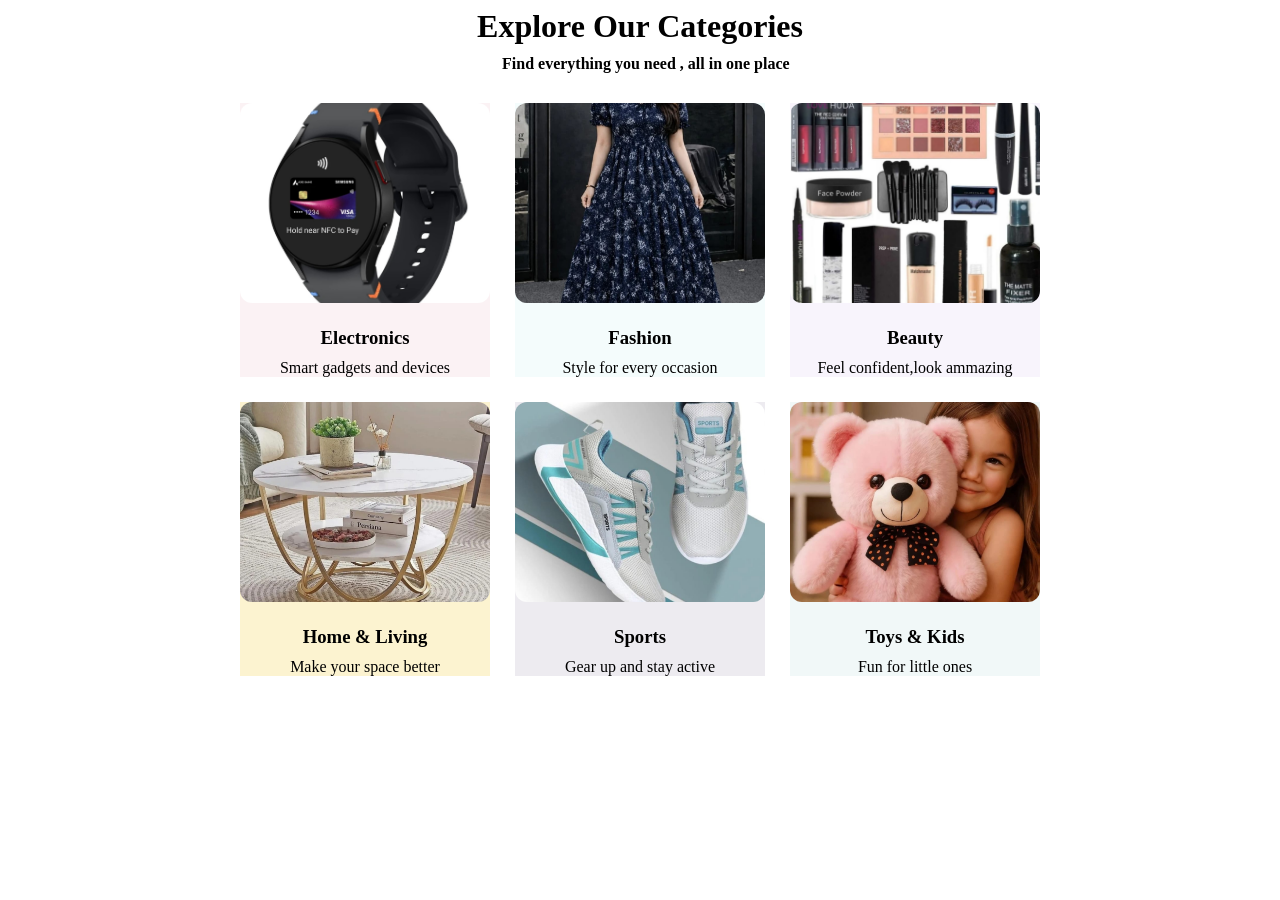
==== categories.html @ ca9daa27 "Small Modifications" ====
<!DOCTYPE html>
<html lang="en">

<head>
    <meta charset="UTF-8">
    <meta name="viewport" content="width=device-width, initial-scale=1.0">
    <title>Document</title>
    <style>
        .categories {
            display: flex;
            flex-direction: column;
            justify-content: center;
            align-items: center;


        }

        #items {
            display: flex;
            flex-direction: row;
            display: grid;
            grid-template-columns: repeat(3, 1fr);
            gap: 25px;
        }



        .card {
            text-align: center;
        }

        .card img {
            width: 250px;
            height: 200px;
            object-fit: cover;
            border-radius: 12px;
        }

        h3 {
            margin: 0px;
            padding-top: 20px;
        }

        p {
            margin: 0px;
            padding-top: 10px;
        }
    </style>
</head>

<body>
   
    <div class="categories">
        <div>
            <h1 style="margin:0px;">Explore Our Categories</h1>
            <h4 style="margin:0px;padding-left: 25px;padding-top :10px; padding-bottom: 30px;">Find everything you need
                , all in one place</h4>
        </div>
        <div id="items">
            <div class="card" style=" background-color: #fbf2f4;">
                <img src="images/Electronics.jpeg" alt="">
                <h3>Electronics</h3>
                <p>Smart gadgets and devices</p>
            </div>
            <div class="card" style="background-color: #f4fcfc;">
                <img src="images/Fashion.jpeg" alt="">
                <h3>Fashion</h3>
                <p>Style for every occasion</p>
            </div>
            <div class="card" style=" background-color: #f8f4fc;">
                <img src="images/Beauty.jpeg" alt="">
                <h3>Beauty</h3>
                <p>Feel confident,look ammazing</p>
            </div>
            <div class="card" style="background-color: #fcf3d0;">
                <img src="images/Furniture.jpeg" alt="">
                <h3>Home & Living</h3>
                <p>Make your space better</p>

            </div>
            <div class="card" style="background-color: #edebf0;">
                <img src="images/Sports.jpeg" alt="">
                <h3>Sports</h3>
                <p>Gear up and stay active</p>

            </div>
            <div class="card" style="background-color: #f1f8f8;">
                <img src="images/Toys.jpeg" alt="">
                <h3>Toys & Kids</h3>
                <p>Fun for little ones</p>
            </div>
        </div>

</body>

</html>
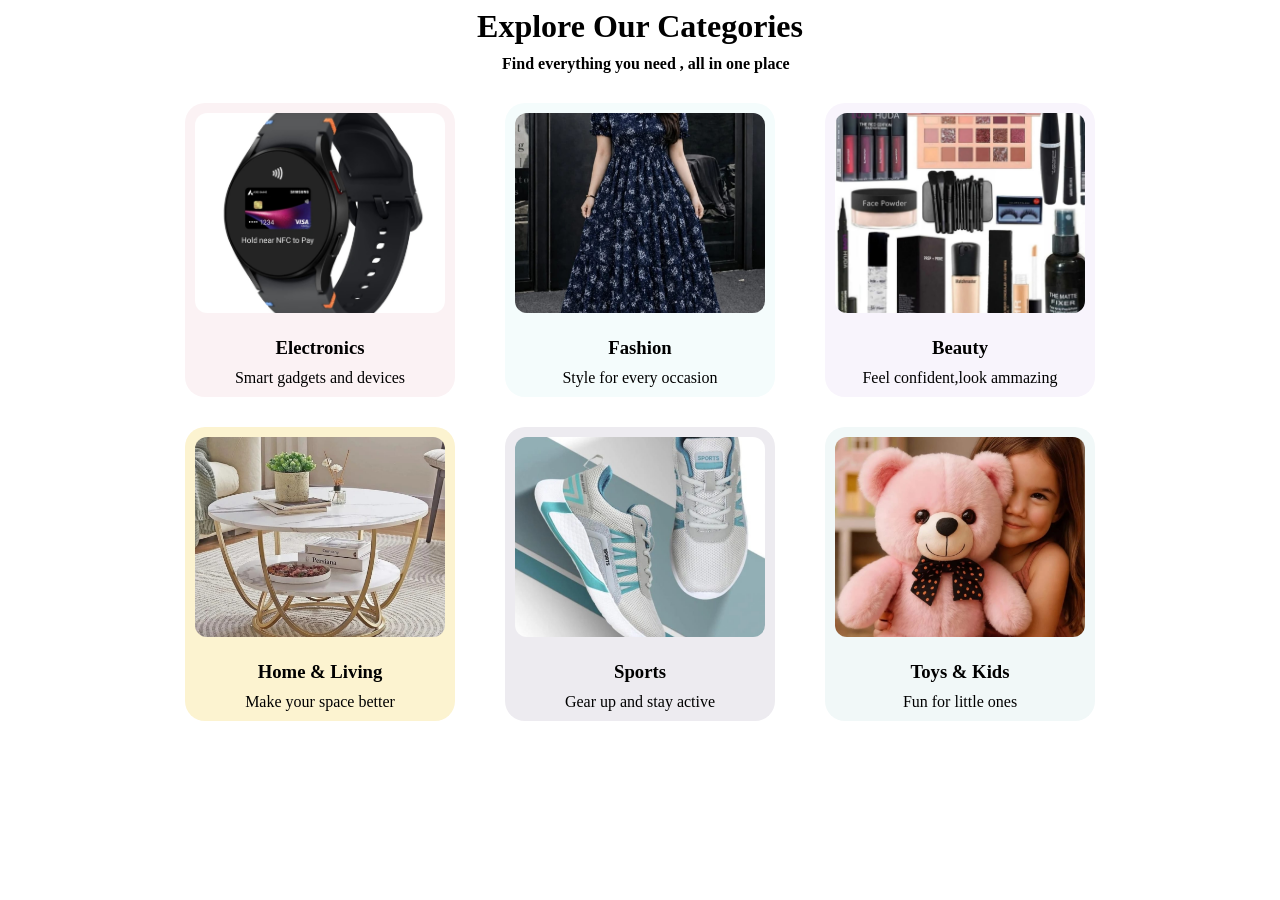
==== commit ebc05a59: "categories changes" ====
--- a/categories.html
+++ b/categories.html
@@ -11,8 +11,6 @@
             flex-direction: column;
             justify-content: center;
             align-items: center;
-
-
         }
 
         #items {
@@ -20,13 +18,16 @@
             flex-direction: row;
             display: grid;
             grid-template-columns: repeat(3, 1fr);
-            gap: 25px;
+            row-gap:30px;
+            column-gap: 50px;
         }
 
 
 
         .card {
             text-align: center;
+            padding: 10px;
+            border-radius: 20px;
         }
 
         .card img {
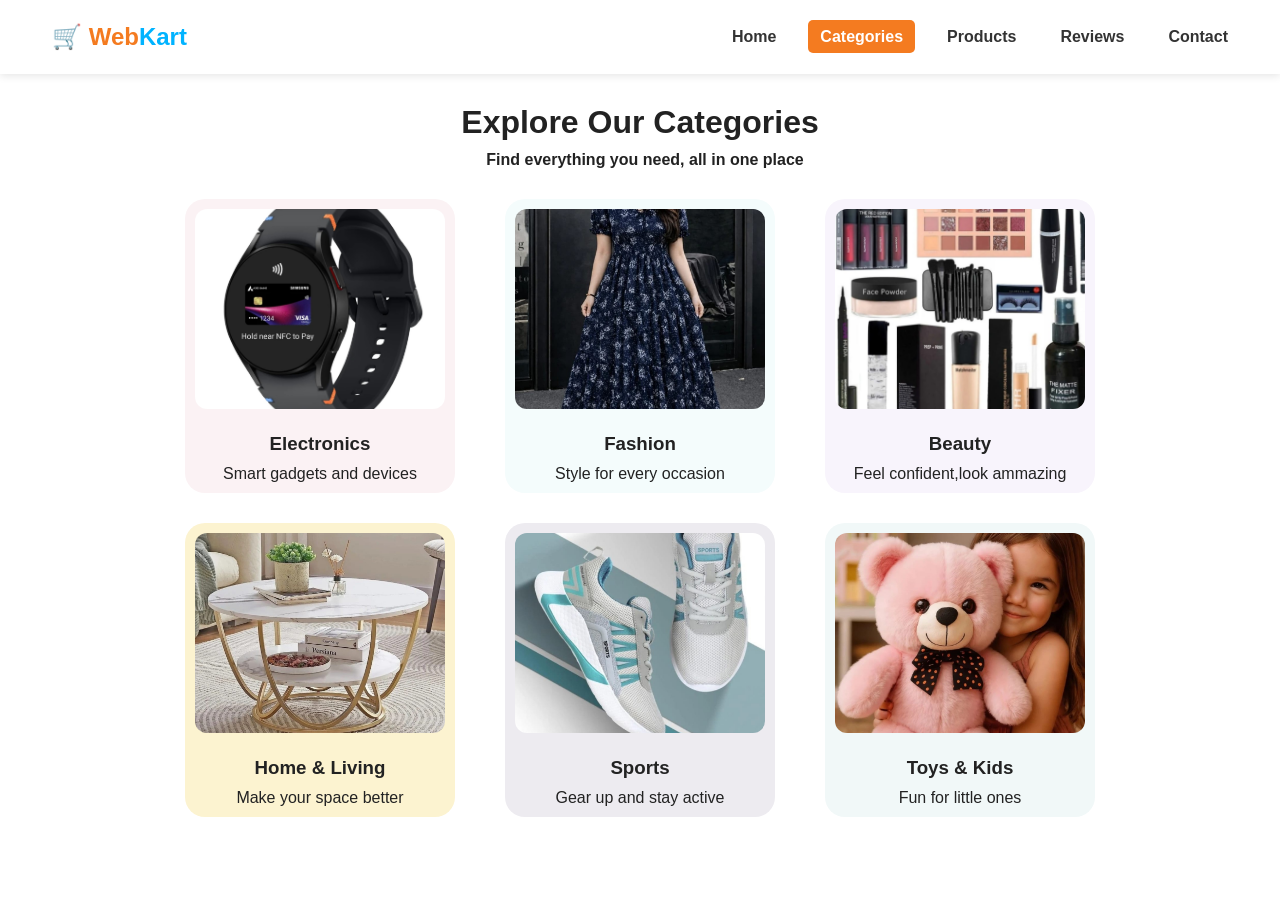
==== commit 1a3699ce: "changes added" ====
--- a/categories.html
+++ b/categories.html
@@ -4,25 +4,78 @@
 <head>
     <meta charset="UTF-8">
     <meta name="viewport" content="width=device-width, initial-scale=1.0">
-    <title>Document</title>
+    <title>Categories - WebKart</title>
     <style>
+        * {
+            margin: 0;
+            padding: 0;
+            box-sizing: border-box;
+        }
+
+        body {
+            font-family: Arial, Helvetica, sans-serif;
+            background-color: #ffffff;
+            color: #222222;
+        }
+
+        /* Navigation Bar Styles */
+        .navbar {
+            display: flex;
+            justify-content: space-between;
+            align-items: center;
+            background-color: #ffffff;
+            padding: 15px 40px;
+            box-shadow: 0 2px 8px rgba(0, 0, 0, 0.1);
+            margin-bottom: 30px;
+        }
+
+        .navbar .logo {
+            font-size: 24px;
+            font-weight: bold;
+            color: #f47b20;
+            text-decoration: none;
+        }
+
+        .navbar .logo span {
+            color: #00b3ff;
+        }
+
+        .navbar ul {
+            display: flex;
+            list-style: none;
+            gap: 20px;
+        }
+
+        .navbar a {
+            text-decoration: none;
+            color: #333333;
+            font-weight: bold;
+            padding: 8px 12px;
+            border-radius: 5px;
+            transition: 0.3s;
+        }
+
+        .navbar a:hover,
+        .navbar a.active {
+            background-color: #f47b20;
+            color: #ffffff;
+        }
+
+        /* Categories Section */
         .categories {
             display: flex;
             flex-direction: column;
             justify-content: center;
             align-items: center;
+            padding: 0 20px 40px;
         }
 
         #items {
-            display: flex;
-            flex-direction: row;
             display: grid;
             grid-template-columns: repeat(3, 1fr);
-            row-gap:30px;
+            row-gap: 30px;
             column-gap: 50px;
         }
-
-
 
         .card {
             text-align: center;
@@ -46,51 +99,73 @@
             margin: 0px;
             padding-top: 10px;
         }
+
+        @media (max-width: 900px) {
+            #items {
+                grid-template-columns: repeat(2, 1fr);
+            }
+        }
+
+        @media (max-width: 600px) {
+            #items {
+                grid-template-columns: 1fr;
+            }
+        }
     </style>
 </head>
 
 <body>
-   
+
+    <!-- Header Navigation -->
+    <header class="navbar">
+        <a href="webXplore.html" class="logo">🛒 Web<span>Kart</span></a>
+        <ul>
+            <li><a href="webXplore.html">Home</a></li>
+            <li><a href="categories.html" class="active">Categories</a></li>
+            <li><a href="products.html">Products</a></li>
+            <li><a href="review.html">Reviews</a></li>
+            <li><a href="contact.html">Contact</a></li>
+        </ul>
+    </header>
+
     <div class="categories">
         <div>
             <h1 style="margin:0px;">Explore Our Categories</h1>
-            <h4 style="margin:0px;padding-left: 25px;padding-top :10px; padding-bottom: 30px;">Find everything you need
-                , all in one place</h4>
+            <h4 style="margin:0px;padding-left: 25px;padding-top :10px; padding-bottom: 30px;">Find everything you need, all in one place</h4>
         </div>
         <div id="items">
             <div class="card" style=" background-color: #fbf2f4;">
-                <img src="images/Electronics.jpeg" alt="">
+                <img src="images/Electronics.jpeg" alt="Electronics">
                 <h3>Electronics</h3>
                 <p>Smart gadgets and devices</p>
             </div>
             <div class="card" style="background-color: #f4fcfc;">
-                <img src="images/Fashion.jpeg" alt="">
+                <img src="images/Fashion.jpeg" alt="Fashion">
                 <h3>Fashion</h3>
                 <p>Style for every occasion</p>
             </div>
             <div class="card" style=" background-color: #f8f4fc;">
-                <img src="images/Beauty.jpeg" alt="">
+                <img src="images/Beauty.jpeg" alt="Beauty">
                 <h3>Beauty</h3>
                 <p>Feel confident,look ammazing</p>
             </div>
             <div class="card" style="background-color: #fcf3d0;">
-                <img src="images/Furniture.jpeg" alt="">
+                <img src="images/Furniture.jpeg" alt="Home & Living">
                 <h3>Home & Living</h3>
                 <p>Make your space better</p>
-
             </div>
             <div class="card" style="background-color: #edebf0;">
-                <img src="images/Sports.jpeg" alt="">
+                <img src="images/Sports.jpeg" alt="Sports">
                 <h3>Sports</h3>
                 <p>Gear up and stay active</p>
-
             </div>
             <div class="card" style="background-color: #f1f8f8;">
-                <img src="images/Toys.jpeg" alt="">
+                <img src="images/Toys.jpeg" alt="Toys & Kids">
                 <h3>Toys & Kids</h3>
                 <p>Fun for little ones</p>
             </div>
         </div>
+    </div>
 
 </body>
 
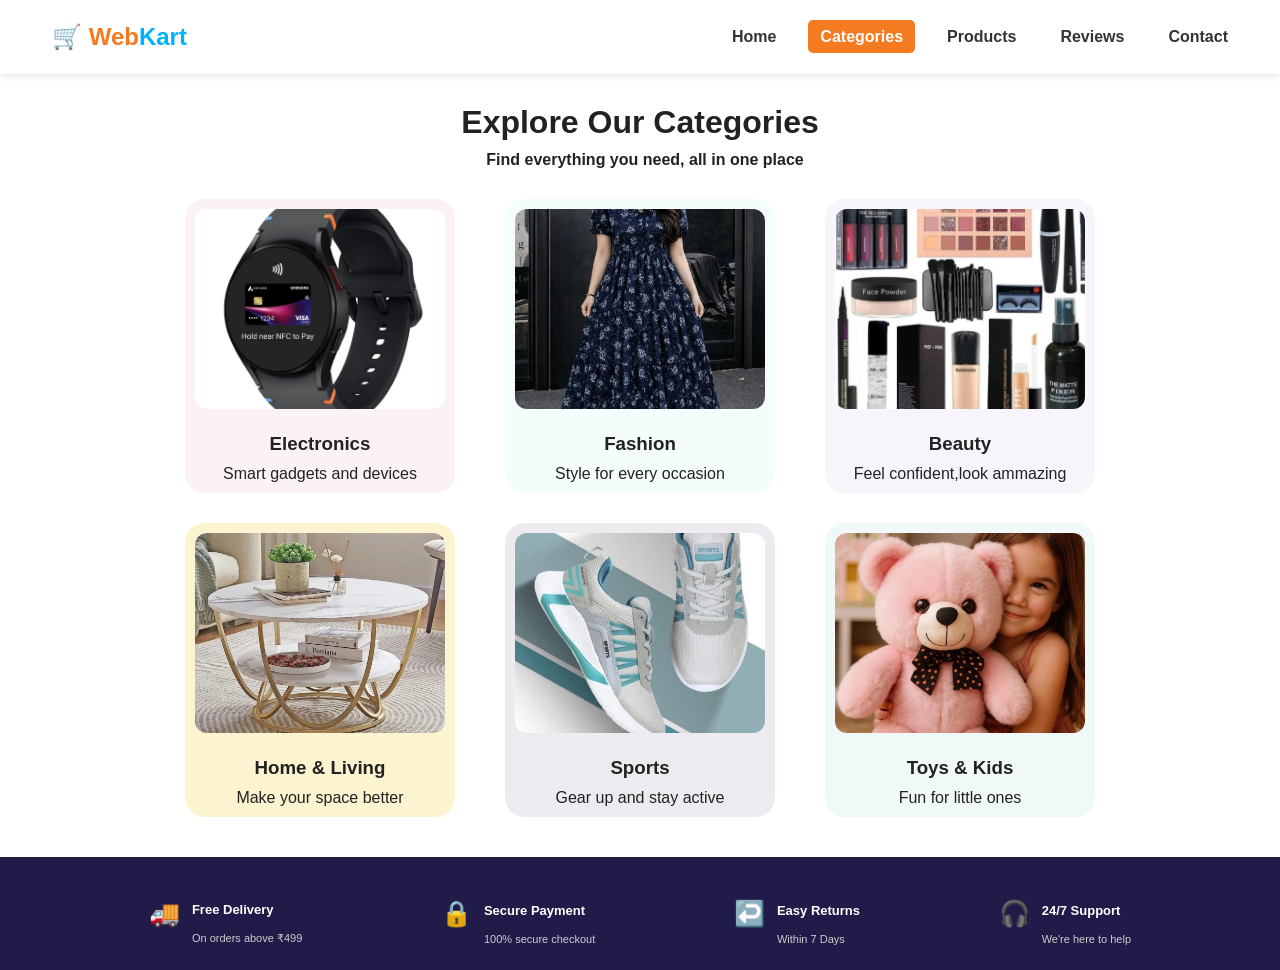
==== commit 21fb053e: "footer Modified" ====
--- a/categories.html
+++ b/categories.html
@@ -1,172 +1,239 @@
-<!DOCTYPE html>
+<!doctype html>
 <html lang="en">
-
-<head>
-    <meta charset="UTF-8">
-    <meta name="viewport" content="width=device-width, initial-scale=1.0">
+  <head>
+    <meta charset="UTF-8" />
+    <meta name="viewport" content="width=device-width, initial-scale=1.0" />
     <title>Categories - WebKart</title>
     <style>
-        * {
-            margin: 0;
-            padding: 0;
-            box-sizing: border-box;
+      * {
+        margin: 0;
+        padding: 0;
+        box-sizing: border-box;
+      }
+
+      body {
+        font-family: Arial, Helvetica, sans-serif;
+        background-color: #ffffff;
+        color: #222222;
+      }
+
+      /* Navigation Bar Styles */
+      .navbar {
+        display: flex;
+        justify-content: space-between;
+        align-items: center;
+        background-color: #ffffff;
+        padding: 15px 40px;
+        box-shadow: 0 2px 8px rgba(0, 0, 0, 0.1);
+        margin-bottom: 30px;
+      }
+
+      .navbar .logo {
+        font-size: 24px;
+        font-weight: bold;
+        color: #f47b20;
+        text-decoration: none;
+      }
+
+      .navbar .logo span {
+        color: #00b3ff;
+      }
+
+      .navbar ul {
+        display: flex;
+        list-style: none;
+        gap: 20px;
+      }
+
+      .navbar a {
+        text-decoration: none;
+        color: #333333;
+        font-weight: bold;
+        padding: 8px 12px;
+        border-radius: 5px;
+        transition: 0.3s;
+      }
+
+      .navbar a:hover,
+      .navbar a.active {
+        background-color: #f47b20;
+        color: #ffffff;
+      }
+
+      /* Categories Section */
+      .categories {
+        display: flex;
+        flex-direction: column;
+        justify-content: center;
+        align-items: center;
+        padding: 0 20px 40px;
+      }
+
+      #items {
+        display: grid;
+        grid-template-columns: repeat(3, 1fr);
+        row-gap: 30px;
+        column-gap: 50px;
+      }
+
+      .card {
+        text-align: center;
+        padding: 10px;
+        border-radius: 20px;
+      }
+
+      .card img {
+        width: 250px;
+        height: 200px;
+        object-fit: cover;
+        border-radius: 12px;
+      }
+
+      h3 {
+        margin: 0px;
+        padding-top: 20px;
+      }
+
+      p {
+        margin: 0px;
+        padding-top: 10px;
+      }
+      footer {
+        background-color: #211b4a;
+        color: white;
+        display: flex;
+        justify-content: space-around;
+        padding: 25px 7%;
+        flex-wrap: wrap;
+        gap: 20px;
+      }
+
+      .feature {
+        display: flex;
+        align-items: center;
+        gap: 12px;
+      }
+
+      .feature-icon {
+        font-size: 25px;
+      }
+
+      .feature h3 {
+        font-size: 13px;
+        margin-bottom: 5px;
+      }
+
+      .feature p {
+        font-size: 11px;
+        color: #ccc;
+      }
+
+      @media (max-width: 900px) {
+        #items {
+          grid-template-columns: repeat(2, 1fr);
         }
-
-        body {
-            font-family: Arial, Helvetica, sans-serif;
-            background-color: #ffffff;
-            color: #222222;
+      }
+
+      @media (max-width: 600px) {
+        #items {
+          grid-template-columns: 1fr;
         }
-
-        /* Navigation Bar Styles */
-        .navbar {
-            display: flex;
-            justify-content: space-between;
-            align-items: center;
-            background-color: #ffffff;
-            padding: 15px 40px;
-            box-shadow: 0 2px 8px rgba(0, 0, 0, 0.1);
-            margin-bottom: 30px;
-        }
-
-        .navbar .logo {
-            font-size: 24px;
-            font-weight: bold;
-            color: #f47b20;
-            text-decoration: none;
-        }
-
-        .navbar .logo span {
-            color: #00b3ff;
-        }
-
-        .navbar ul {
-            display: flex;
-            list-style: none;
-            gap: 20px;
-        }
-
-        .navbar a {
-            text-decoration: none;
-            color: #333333;
-            font-weight: bold;
-            padding: 8px 12px;
-            border-radius: 5px;
-            transition: 0.3s;
-        }
-
-        .navbar a:hover,
-        .navbar a.active {
-            background-color: #f47b20;
-            color: #ffffff;
-        }
-
-        /* Categories Section */
-        .categories {
-            display: flex;
-            flex-direction: column;
-            justify-content: center;
-            align-items: center;
-            padding: 0 20px 40px;
-        }
-
-        #items {
-            display: grid;
-            grid-template-columns: repeat(3, 1fr);
-            row-gap: 30px;
-            column-gap: 50px;
-        }
-
-        .card {
-            text-align: center;
-            padding: 10px;
-            border-radius: 20px;
-        }
-
-        .card img {
-            width: 250px;
-            height: 200px;
-            object-fit: cover;
-            border-radius: 12px;
-        }
-
-        h3 {
-            margin: 0px;
-            padding-top: 20px;
-        }
-
-        p {
-            margin: 0px;
-            padding-top: 10px;
-        }
-
-        @media (max-width: 900px) {
-            #items {
-                grid-template-columns: repeat(2, 1fr);
-            }
-        }
-
-        @media (max-width: 600px) {
-            #items {
-                grid-template-columns: 1fr;
-            }
-        }
+      }
     </style>
-</head>
-
-<body>
-
+  </head>
+
+  <body>
     <!-- Header Navigation -->
     <header class="navbar">
-        <a href="webXplore.html" class="logo">🛒 Web<span>Kart</span></a>
-        <ul>
-            <li><a href="webXplore.html">Home</a></li>
-            <li><a href="categories.html" class="active">Categories</a></li>
-            <li><a href="products.html">Products</a></li>
-            <li><a href="review.html">Reviews</a></li>
-            <li><a href="contact.html">Contact</a></li>
-        </ul>
+      <a href="index.html" class="logo">🛒 Web<span>Kart</span></a>
+      <ul>
+        <li><a href="index.html">Home</a></li>
+        <li><a href="categories.html" class="active">Categories</a></li>
+        <li><a href="products.html">Products</a></li>
+        <li><a href="review.html">Reviews</a></li>
+        <li><a href="contact.html">Contact</a></li>
+      </ul>
     </header>
 
     <div class="categories">
-        <div>
-            <h1 style="margin:0px;">Explore Our Categories</h1>
-            <h4 style="margin:0px;padding-left: 25px;padding-top :10px; padding-bottom: 30px;">Find everything you need, all in one place</h4>
-        </div>
-        <div id="items">
-            <div class="card" style=" background-color: #fbf2f4;">
-                <img src="images/Electronics.jpeg" alt="Electronics">
-                <h3>Electronics</h3>
-                <p>Smart gadgets and devices</p>
-            </div>
-            <div class="card" style="background-color: #f4fcfc;">
-                <img src="images/Fashion.jpeg" alt="Fashion">
-                <h3>Fashion</h3>
-                <p>Style for every occasion</p>
-            </div>
-            <div class="card" style=" background-color: #f8f4fc;">
-                <img src="images/Beauty.jpeg" alt="Beauty">
-                <h3>Beauty</h3>
-                <p>Feel confident,look ammazing</p>
-            </div>
-            <div class="card" style="background-color: #fcf3d0;">
-                <img src="images/Furniture.jpeg" alt="Home & Living">
-                <h3>Home & Living</h3>
-                <p>Make your space better</p>
-            </div>
-            <div class="card" style="background-color: #edebf0;">
-                <img src="images/Sports.jpeg" alt="Sports">
-                <h3>Sports</h3>
-                <p>Gear up and stay active</p>
-            </div>
-            <div class="card" style="background-color: #f1f8f8;">
-                <img src="images/Toys.jpeg" alt="Toys & Kids">
-                <h3>Toys & Kids</h3>
-                <p>Fun for little ones</p>
-            </div>
-        </div>
+      <div>
+        <h1 style="margin: 0px">Explore Our Categories</h1>
+        <h4
+          style="
+            margin: 0px;
+            padding-left: 25px;
+            padding-top: 10px;
+            padding-bottom: 30px;
+          "
+        >
+          Find everything you need, all in one place
+        </h4>
+      </div>
+      <div id="items">
+        <div class="card" style="background-color: #fbf2f4">
+          <img src="images/Electronics.jpeg" alt="Electronics" />
+          <h3>Electronics</h3>
+          <p>Smart gadgets and devices</p>
+        </div>
+        <div class="card" style="background-color: #f4fcfc">
+          <img src="images/Fashion.jpeg" alt="Fashion" />
+          <h3>Fashion</h3>
+          <p>Style for every occasion</p>
+        </div>
+        <div class="card" style="background-color: #f8f4fc">
+          <img src="images/Beauty.jpeg" alt="Beauty" />
+          <h3>Beauty</h3>
+          <p>Feel confident,look ammazing</p>
+        </div>
+        <div class="card" style="background-color: #fcf3d0">
+          <img src="images/Furniture.jpeg" alt="Home & Living" />
+          <h3>Home & Living</h3>
+          <p>Make your space better</p>
+        </div>
+        <div class="card" style="background-color: #edebf0">
+          <img src="images/Sports.jpeg" alt="Sports" />
+          <h3>Sports</h3>
+          <p>Gear up and stay active</p>
+        </div>
+        <div class="card" style="background-color: #f1f8f8">
+          <img src="images/Toys.jpeg" alt="Toys & Kids" />
+          <h3>Toys & Kids</h3>
+          <p>Fun for little ones</p>
+        </div>
+      </div>
     </div>
-
-</body>
-
-</html>+    <footer class="footer">
+      <div class="feature">
+        <div class="feature-icon">🚚</div>
+        <div>
+          <h3>Free Delivery</h3>
+          <p>On orders above ₹499</p>
+        </div>
+      </div>
+
+      <div class="feature">
+        <div class="feature-icon">🔒</div>
+        <div>
+          <h3>Secure Payment</h3>
+          <p>100% secure checkout</p>
+        </div>
+      </div>
+
+      <div class="feature">
+        <div class="feature-icon">↩️</div>
+        <div>
+          <h3>Easy Returns</h3>
+          <p>Within 7 Days</p>
+        </div>
+      </div>
+
+      <div class="feature">
+        <div class="feature-icon">🎧</div>
+        <div>
+          <h3>24/7 Support</h3>
+          <p>We're here to help</p>
+        </div>
+      </div>
+    </footer>
+  </body>
+</html>
